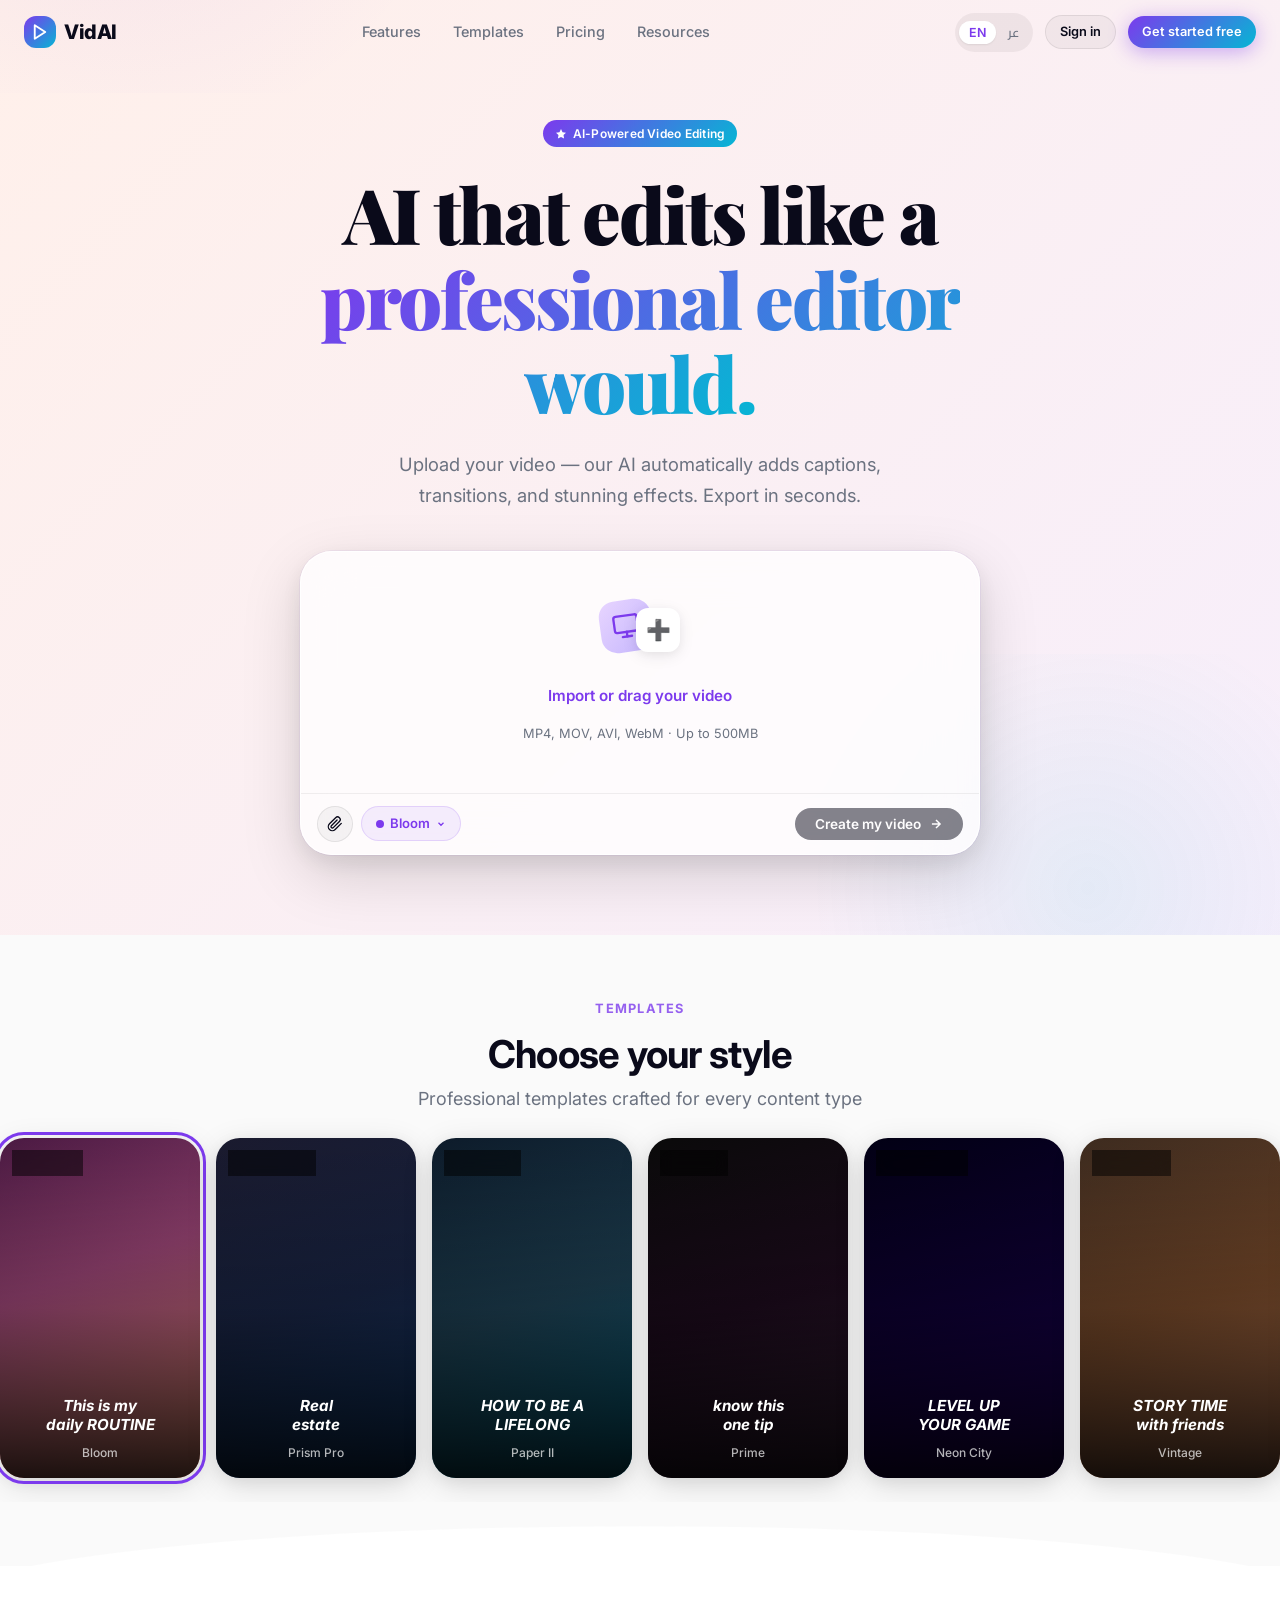
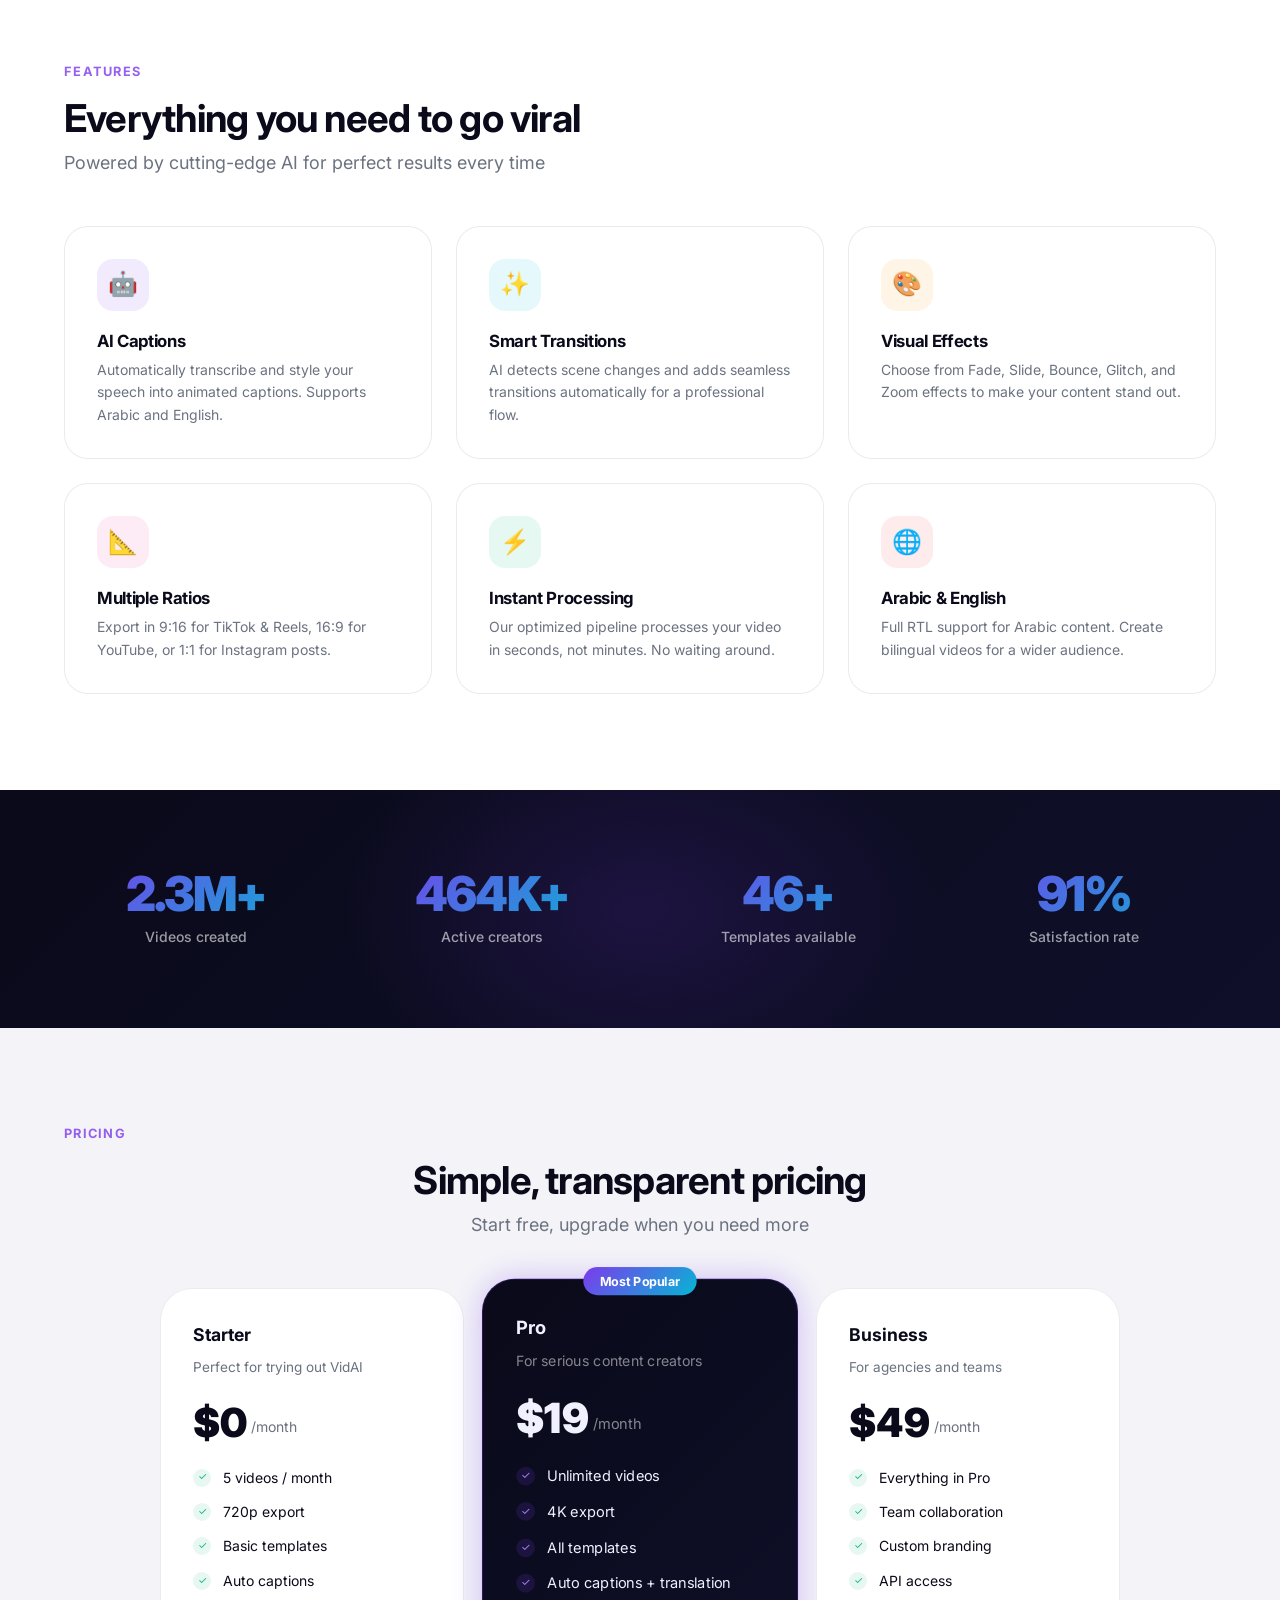
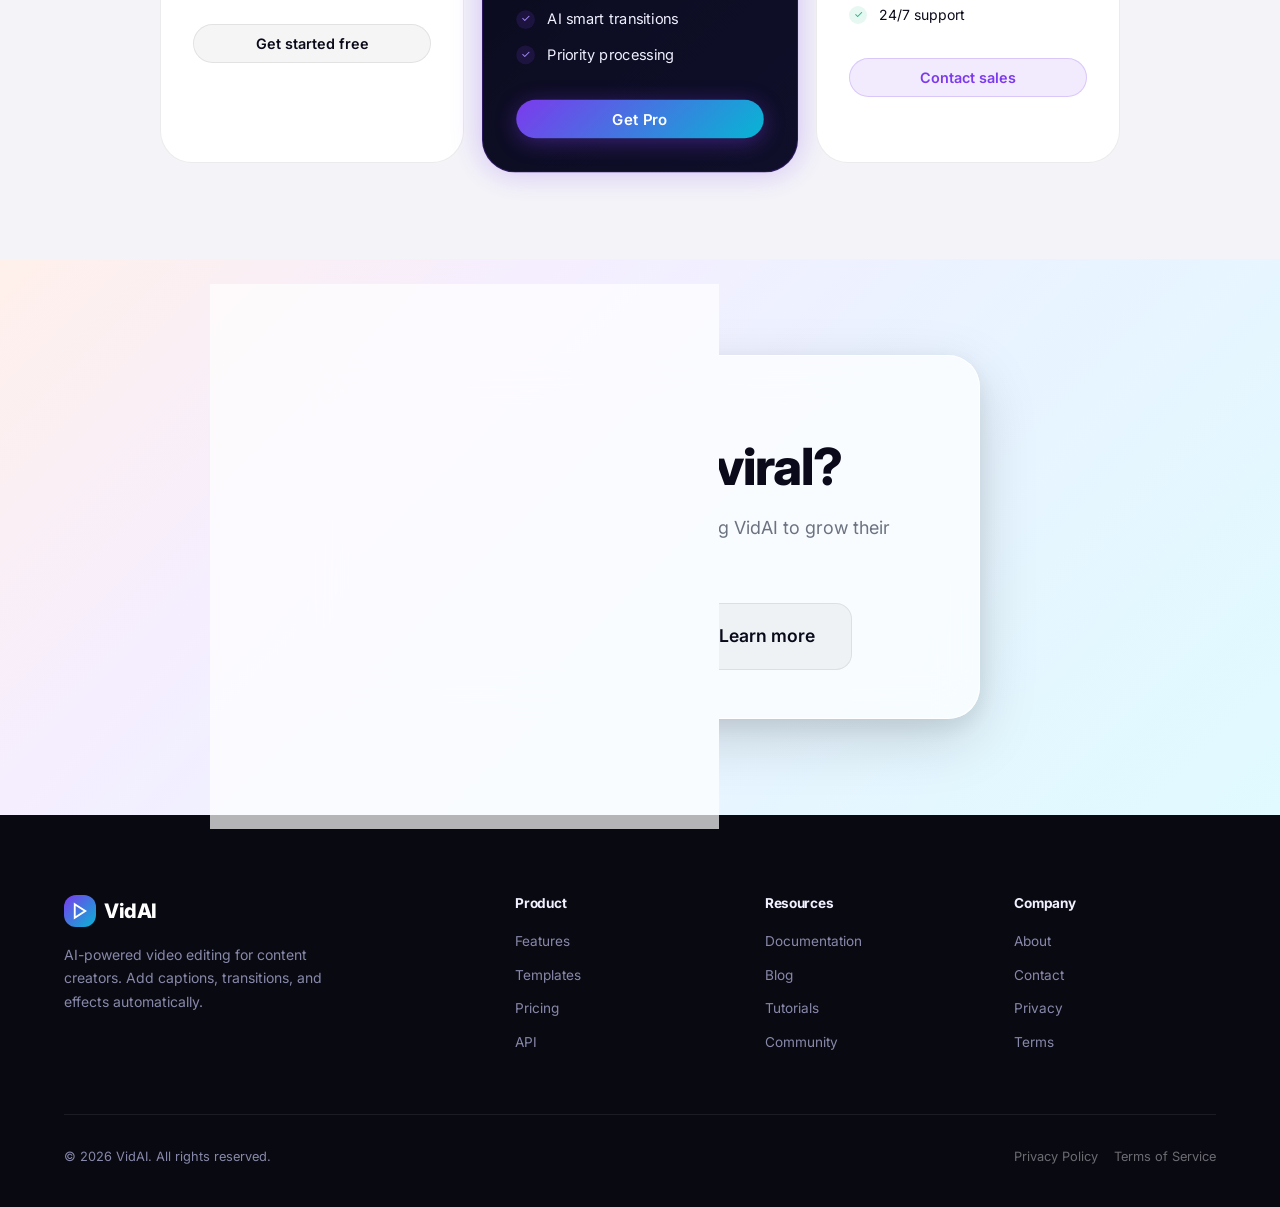
==== index.html @ 7db8e3b4 "Add files via upload" ====
<!DOCTYPE html>
<html lang="en" dir="ltr">
<head>
  <meta charset="UTF-8" />
  <meta name="viewport" content="width=device-width, initial-scale=1.0" />
  <title>VidAI — AI that edits like a professional editor would</title>
  <meta name="description" content="Upload your video, let AI add captions, transitions, and effects automatically. Export like a pro in seconds." />
  <meta property="og:title" content="VidAI — AI Video Editor" />
  <meta property="og:description" content="AI-powered video editing with automatic captions, transitions and effects." />
  <link rel="stylesheet" href="css/main.css" />
  <link rel="stylesheet" href="css/landing.css" />
</head>
<body>

<!-- ==================== NAVBAR ==================== -->
<nav class="navbar" id="navbar" role="navigation" aria-label="Main navigation">
  <div class="navbar-logo">
    <div class="logo-icon">
      <svg width="18" height="18" viewBox="0 0 24 24" fill="none" stroke="currentColor" stroke-width="2.5" stroke-linecap="round" stroke-linejoin="round">
        <polygon points="5 3 19 12 5 21 5 3"/>
      </svg>
    </div>
    <span>VidAI</span>
  </div>

  <nav class="navbar-nav" aria-label="Site navigation">
    <a href="#features" class="nav-link" data-en="Features" data-ar="المميزات">Features</a>
    <a href="#templates" class="nav-link" data-en="Templates" data-ar="القوالب">Templates</a>
    <a href="#pricing" class="nav-link" data-en="Pricing" data-ar="الأسعار">Pricing</a>
    <a href="#" class="nav-link" data-en="Resources" data-ar="الموارد">Resources</a>
  </nav>

  <div class="navbar-actions">
    <!-- Language Toggle -->
    <div class="lang-toggle" role="group" aria-label="Language selection">
      <button class="lang-btn active" id="lang-en" onclick="setLang('en')" aria-pressed="true">EN</button>
      <button class="lang-btn" id="lang-ar" onclick="setLang('ar')" aria-pressed="false">عر</button>
    </div>
    <a href="#" class="btn btn-ghost btn-sm" data-en="Sign in" data-ar="تسجيل الدخول">Sign in</a>
    <a href="#upload" class="btn btn-primary btn-sm" data-en="Get started free" data-ar="ابدأ مجاناً">Get started free</a>
  </div>
</nav>

<!-- ==================== HERO SECTION ==================== -->
<section class="hero-section" id="home" aria-labelledby="hero-title">

  <div class="hero-badge animate-fade-up">
    <span class="badge badge-new">
      <svg width="12" height="12" viewBox="0 0 24 24" fill="currentColor"><path d="M12 2L15.09 8.26L22 9.27L17 14.14L18.18 21.02L12 17.77L5.82 21.02L7 14.14L2 9.27L8.91 8.26L12 2Z"/></svg>
      <span data-en="AI-Powered Video Editing" data-ar="تحرير فيديو بالذكاء الاصطناعي">AI-Powered Video Editing</span>
    </span>
  </div>

  <h1 class="hero-title" id="hero-title">
    <span data-en="AI that edits like a" data-ar="ذكاء اصطناعي يحرر مثل">AI that edits like a</span>
    <br/>
    <span class="text-gradient" data-en="professional editor would." data-ar="محرر محترف حقيقي.">professional editor would.</span>
  </h1>

  <p class="hero-subtitle">
    <span data-en="Upload your video — our AI automatically adds captions, transitions, and stunning effects. Export in seconds." data-ar="ارفع فيديوك — يضيف الذكاء الاصطناعي تلقائياً الكابشن والانتقالات والتأثيرات المذهلة. صدّر في ثوانٍ.">
      Upload your video — our AI automatically adds captions, transitions, and stunning effects. Export in seconds.
    </span>
  </p>

  <!-- Upload Widget -->
  <div class="upload-widget" id="upload">
    <div class="upload-drop-area" id="drop-area" role="button" tabindex="0" aria-label="Upload video" onclick="document.getElementById('file-input').click()" ondrop="handleDrop(event)" ondragover="handleDragOver(event)" ondragleave="handleDragLeave(event)" onkeydown="if(event.key==='Enter')document.getElementById('file-input').click()">
      <input type="file" id="file-input" accept="video/*" hidden onchange="handleFileSelect(event)" aria-label="Video file input" />

      <div class="upload-icon-stack">
        <div class="icon-back">
          <svg width="28" height="28" viewBox="0 0 24 24" fill="none" stroke="currentColor" stroke-width="2" stroke-linecap="round" stroke-linejoin="round">
            <rect x="2" y="3" width="20" height="14" rx="2"/><line x1="8" y1="21" x2="16" y2="21"/><line x1="12" y1="17" x2="12" y2="21"/>
          </svg>
        </div>
        <div class="icon-front">➕</div>
      </div>

      <p class="upload-title" data-en="Import or drag your video" data-ar="استورد أو اسحب فيديوك">Import or drag your video</p>
      <p class="upload-hint" data-en="MP4, MOV, AVI, WebM · Up to 500MB" data-ar="MP4، MOV، AVI، WebM · حتى 500 ميجابايت">MP4, MOV, AVI, WebM · Up to 500MB</p>
    </div>

    <!-- File Preview (hidden by default) -->
    <div class="file-preview-strip" id="file-preview" style="display:none;">
      <div class="file-thumb">
        <video id="preview-thumb" muted></video>
      </div>
      <div class="file-info">
        <div class="file-name" id="file-name-display"></div>
        <div class="file-meta" id="file-meta-display"></div>
      </div>
      <button class="file-remove" onclick="removeFile()" aria-label="Remove file">✕</button>
    </div>

    <div class="upload-bar">
      <div class="upload-bar-left">
        <button class="btn btn-ghost btn-sm" style="width:36px;height:36px;padding:0;border-radius:50%;" aria-label="Attachment">
          <svg width="16" height="16" viewBox="0 0 24 24" fill="none" stroke="currentColor" stroke-width="2" stroke-linecap="round" stroke-linejoin="round">
            <path d="M21.44 11.05l-9.19 9.19a6 6 0 0 1-8.49-8.49l9.19-9.19a4 4 0 0 1 5.66 5.66l-9.2 9.19a2 2 0 0 1-2.83-2.83l8.49-8.48"/>
          </svg>
        </button>

        <div class="template-chip" id="template-chip" onclick="showTemplateMenu()">
          <div class="chip-dot"></div>
          <span id="template-chip-name" data-en="Bloom" data-ar="بلوم">Bloom</span>
          <svg width="10" height="10" viewBox="0 0 24 24" fill="none" stroke="currentColor" stroke-width="3"><path d="M6 9l6 6 6-6"/></svg>
        </div>
      </div>

      <button class="create-btn" id="create-btn" onclick="startProcessing()" disabled aria-label="Create video">
        <span data-en="Create my video" data-ar="أنشئ فيديوي">Create my video</span>
        <svg width="14" height="14" viewBox="0 0 24 24" fill="none" stroke="currentColor" stroke-width="2.5"><path d="M5 12h14M12 5l7 7-7 7"/></svg>
      </button>
    </div>
  </div>

  <!-- Template Menu Dropdown -->
  <div class="card-glass" id="template-menu" style="display:none;position:absolute;top:calc(50% + 80px);z-index:100;padding:12px;max-width:300px;width:90%;">
    <p class="panel-section-title" style="padding:0 4px 8px;color:var(--clr-text-muted);" data-en="Choose a style" data-ar="اختر نمطاً">Choose a style</p>
    <div style="display:flex;flex-direction:column;gap:6px;" id="template-menu-list"></div>
  </div>

</section>

<!-- ==================== TEMPLATES GALLERY ==================== -->
<section class="templates-section" id="templates" aria-labelledby="templates-heading">
  <div class="container">
    <p class="section-label" data-en="TEMPLATES" data-ar="القوالب">TEMPLATES</p>
    <h2 class="heading-xl" id="templates-heading">
      <span data-en="Choose your style" data-ar="اختر نمطك">Choose your style</span>
    </h2>
    <p class="text-muted text-lg" style="margin-top:8px;" data-en="Professional templates crafted for every content type" data-ar="قوالب احترافية لكل نوع من المحتوى">
      Professional templates crafted for every content type
    </p>
  </div>

  <div class="templates-grid" id="templates-grid" role="list">
    <!-- Templates injected by JS -->
  </div>
</section>

<!-- ==================== FEATURES SECTION ==================== -->
<section class="features-section" id="features" aria-labelledby="features-heading">
  <div class="container">
    <p class="section-label" data-en="FEATURES" data-ar="المميزات">FEATURES</p>
    <h2 class="heading-xl" id="features-heading" data-en="Everything you need to go viral" data-ar="كل ما تحتاجه للانتشار">Everything you need to go viral</h2>
    <p class="text-muted text-lg" style="margin-top:8px;" data-en="Powered by cutting-edge AI for perfect results every time" data-ar="مدعوم بذكاء اصطناعي متطور لنتائج مثالية في كل مرة">Powered by cutting-edge AI for perfect results every time</p>

    <div class="features-grid">
      <article class="feature-card animate-fade-up">
        <div class="feature-icon">🤖</div>
        <h3 data-en="AI Captions" data-ar="كابشن تلقائي">AI Captions</h3>
        <p data-en="Automatically transcribe and style your speech into animated captions. Supports Arabic and English." data-ar="تحويل كلامك تلقائياً إلى كابشن متحركة وأنيقة. يدعم العربية والإنجليزية.">Automatically transcribe and style your speech into animated captions. Supports Arabic and English.</p>
      </article>

      <article class="feature-card animate-fade-up delay-100">
        <div class="feature-icon">✨</div>
        <h3 data-en="Smart Transitions" data-ar="انتقالات ذكية">Smart Transitions</h3>
        <p data-en="AI detects scene changes and adds seamless transitions automatically for a professional flow." data-ar="يكشف الذكاء الاصطناعي تغيرات المشاهد ويضيف انتقالات سلسة تلقائياً.">AI detects scene changes and adds seamless transitions automatically for a professional flow.</p>
      </article>

      <article class="feature-card animate-fade-up delay-200">
        <div class="feature-icon">🎨</div>
        <h3 data-en="Visual Effects" data-ar="مؤثرات بصرية">Visual Effects</h3>
        <p data-en="Choose from Fade, Slide, Bounce, Glitch, and Zoom effects to make your content stand out." data-ar="اختر من تأثيرات Fade وSlide وBounce وGlitch وZoom لتميز محتواك.">Choose from Fade, Slide, Bounce, Glitch, and Zoom effects to make your content stand out.</p>
      </article>

      <article class="feature-card animate-fade-up delay-300">
        <div class="feature-icon">📐</div>
        <h3 data-en="Multiple Ratios" data-ar="نسب متعددة">Multiple Ratios</h3>
        <p data-en="Export in 9:16 for TikTok & Reels, 16:9 for YouTube, or 1:1 for Instagram posts." data-ar="صدّر بنسبة 9:16 لتيك توك وريلز، أو 16:9 ليوتيوب، أو 1:1 لمنشورات إنستغرام.">Export in 9:16 for TikTok & Reels, 16:9 for YouTube, or 1:1 for Instagram posts.</p>
      </article>

      <article class="feature-card animate-fade-up delay-400">
        <div class="feature-icon">⚡</div>
        <h3 data-en="Instant Processing" data-ar="معالجة فورية">Instant Processing</h3>
        <p data-en="Our optimized pipeline processes your video in seconds, not minutes. No waiting around." data-ar="خط معالجتنا المحسّن يعالج فيديوك في ثوانٍ، لا دقائق.">Our optimized pipeline processes your video in seconds, not minutes. No waiting around.</p>
      </article>

      <article class="feature-card animate-fade-up delay-500">
        <div class="feature-icon">🌐</div>
        <h3 data-en="Arabic & English" data-ar="عربي وإنجليزي">Arabic & English</h3>
        <p data-en="Full RTL support for Arabic content. Create bilingual videos for a wider audience." data-ar="دعم كامل للكتابة من اليمين لليسار. أنشئ فيديوهات ثنائية اللغة لجمهور أوسع.">Full RTL support for Arabic content. Create bilingual videos for a wider audience.</p>
      </article>
    </div>
  </div>
</section>

<!-- ==================== STATS SECTION ==================== -->
<section class="stats-section" aria-labelledby="stats-heading">
  <div class="container">
    <h2 class="sr-only" id="stats-heading">Platform Statistics</h2>
    <div class="stats-grid">
      <div class="stat-item">
        <div class="stat-number" id="stat-1">0M+</div>
        <div class="stat-label" data-en="Videos created" data-ar="فيديو تم إنشاؤه">Videos created</div>
      </div>
      <div class="stat-item">
        <div class="stat-number" id="stat-2">0K+</div>
        <div class="stat-label" data-en="Active creators" data-ar="منشئ محتوى نشط">Active creators</div>
      </div>
      <div class="stat-item">
        <div class="stat-number" id="stat-3">0+</div>
        <div class="stat-label" data-en="Templates available" data-ar="قالب متاح">Templates available</div>
      </div>
      <div class="stat-item">
        <div class="stat-number" id="stat-4">0%</div>
        <div class="stat-label" data-en="Satisfaction rate" data-ar="معدل الرضا">Satisfaction rate</div>
      </div>
    </div>
  </div>
</section>

<!-- ==================== PRICING SECTION ==================== -->
<section class="pricing-section" id="pricing" aria-labelledby="pricing-heading">
  <div class="container">
    <p class="section-label" data-en="PRICING" data-ar="الأسعار">PRICING</p>
    <h2 class="heading-xl" id="pricing-heading" style="text-align:center;" data-en="Simple, transparent pricing" data-ar="أسعار بسيطة وشفافة">Simple, transparent pricing</h2>
    <p class="text-muted text-lg" style="text-align:center;margin-top:8px;" data-en="Start free, upgrade when you need more" data-ar="ابدأ مجاناً، وترقّ عندما تحتاج المزيد">Start free, upgrade when you need more</p>

    <div class="pricing-grid">
      <!-- Free Plan -->
      <div class="pricing-card">
        <div class="plan-name" data-en="Starter" data-ar="مبتدئ">Starter</div>
        <p class="plan-desc" data-en="Perfect for trying out VidAI" data-ar="مثالي لتجربة VidAI">Perfect for trying out VidAI</p>
        <div class="price">
          <span class="price-amount">$0</span>
          <span class="price-period" data-en="/month" data-ar="/شهر">/month</span>
        </div>
        <ul class="feature-list">
          <li class="feature-item"><span class="check">✓</span><span data-en="5 videos / month" data-ar="5 فيديوهات / شهر">5 videos / month</span></li>
          <li class="feature-item"><span class="check">✓</span><span data-en="720p export" data-ar="تصدير 720p">720p export</span></li>
          <li class="feature-item"><span class="check">✓</span><span data-en="Basic templates" data-ar="قوالب أساسية">Basic templates</span></li>
          <li class="feature-item"><span class="check">✓</span><span data-en="Auto captions" data-ar="كابشن تلقائي">Auto captions</span></li>
        </ul>
        <button class="btn btn-ghost w-full" data-en="Get started free" data-ar="ابدأ مجاناً" onclick="document.getElementById('upload').scrollIntoView({behavior:'smooth'})">Get started free</button>
      </div>

      <!-- Pro Plan (featured) -->
      <div class="pricing-card featured">
        <div class="featured-badge" data-en="Most Popular" data-ar="الأكثر شعبية">Most Popular</div>
        <div class="plan-name" data-en="Pro" data-ar="محترف">Pro</div>
        <p class="plan-desc" style="color:rgba(255,255,255,0.5);" data-en="For serious content creators" data-ar="للمنشئين الجادين">For serious content creators</p>
        <div class="price">
          <span class="price-amount">$19</span>
          <span class="price-period" style="color:rgba(255,255,255,0.5);" data-en="/month" data-ar="/شهر">/month</span>
        </div>
        <ul class="feature-list">
          <li class="feature-item"><span class="check">✓</span><span data-en="Unlimited videos" data-ar="فيديوهات غير محدودة">Unlimited videos</span></li>
          <li class="feature-item"><span class="check">✓</span><span data-en="4K export" data-ar="تصدير 4K">4K export</span></li>
          <li class="feature-item"><span class="check">✓</span><span data-en="All templates" data-ar="جميع القوالب">All templates</span></li>
          <li class="feature-item"><span class="check">✓</span><span data-en="Auto captions + translation" data-ar="كابشن تلقائي + ترجمة">Auto captions + translation</span></li>
          <li class="feature-item"><span class="check">✓</span><span data-en="AI smart transitions" data-ar="انتقالات ذكية بالذكاء الاصطناعي">AI smart transitions</span></li>
          <li class="feature-item"><span class="check">✓</span><span data-en="Priority processing" data-ar="معالجة ذات أولوية">Priority processing</span></li>
        </ul>
        <button class="btn btn-primary w-full" data-en="Get Pro" data-ar="احصل على Pro" onclick="document.getElementById('upload').scrollIntoView({behavior:'smooth'})">Get Pro</button>
      </div>

      <!-- Business Plan -->
      <div class="pricing-card">
        <div class="plan-name" data-en="Business" data-ar="أعمال">Business</div>
        <p class="plan-desc" data-en="For agencies and teams" data-ar="للوكالات والفرق">For agencies and teams</p>
        <div class="price">
          <span class="price-amount">$49</span>
          <span class="price-period" data-en="/month" data-ar="/شهر">/month</span>
        </div>
        <ul class="feature-list">
          <li class="feature-item"><span class="check">✓</span><span data-en="Everything in Pro" data-ar="كل شيء في Pro">Everything in Pro</span></li>
          <li class="feature-item"><span class="check">✓</span><span data-en="Team collaboration" data-ar="تعاون الفريق">Team collaboration</span></li>
          <li class="feature-item"><span class="check">✓</span><span data-en="Custom branding" data-ar="علامة تجارية مخصصة">Custom branding</span></li>
          <li class="feature-item"><span class="check">✓</span><span data-en="API access" data-ar="وصول API">API access</span></li>
          <li class="feature-item"><span class="check">✓</span><span data-en="24/7 support" data-ar="دعم 24/7">24/7 support</span></li>
        </ul>
        <button class="btn btn-secondary w-full" data-en="Contact sales" data-ar="تواصل مع المبيعات">Contact sales</button>
      </div>
    </div>
  </div>
</section>

<!-- ==================== CTA SECTION ==================== -->
<section class="cta-section" aria-labelledby="cta-heading">
  <div class="container">
    <div class="cta-box">
      <p class="section-label" data-en="GET STARTED" data-ar="ابدأ الآن">GET STARTED</p>
      <h2 class="display-lg" id="cta-heading" style="margin-bottom:16px;">
        <span data-en="Ready to go viral?" data-ar="جاهز للانتشار؟">Ready to go viral?</span>
      </h2>
      <p class="text-muted text-lg" style="margin-bottom:32px;" data-en="Join thousands of creators already using VidAI to grow their audience." data-ar="انضم لآلاف المنشئين الذين يستخدمون VidAI بالفعل لتنمية جمهورهم.">
        Join thousands of creators already using VidAI to grow their audience.
      </p>
      <div class="flex justify-center gap-3" style="flex-wrap:wrap;">
        <button class="btn btn-primary btn-xl" onclick="document.getElementById('upload').scrollIntoView({behavior:'smooth'})" data-en="Start editing for free" data-ar="ابدأ التحرير مجاناً">Start editing for free</button>
        <a href="#features" class="btn btn-ghost btn-xl" data-en="Learn more" data-ar="اعرف المزيد">Learn more</a>
      </div>
    </div>
  </div>
</section>

<!-- ==================== FOOTER ==================== -->
<footer class="site-footer" aria-label="Site footer">
  <div class="container">
    <div class="footer-grid">
      <div class="footer-brand">
        <div class="navbar-logo" style="margin-bottom:16px;">
          <div class="logo-icon">
            <svg width="18" height="18" viewBox="0 0 24 24" fill="none" stroke="currentColor" stroke-width="2.5"><polygon points="5 3 19 12 5 21 5 3"/></svg>
          </div>
          <span style="color:white;">VidAI</span>
        </div>
        <p data-en="AI-powered video editing for content creators. Add captions, transitions, and effects automatically." data-ar="تحرير فيديو بالذكاء الاصطناعي لمنشئي المحتوى. أضف الكابشن والانتقالات والتأثيرات تلقائياً.">AI-powered video editing for content creators. Add captions, transitions, and effects automatically.</p>
      </div>
      <div class="footer-col">
        <h4 data-en="Product" data-ar="المنتج">Product</h4>
        <a href="#features" data-en="Features" data-ar="المميزات">Features</a>
        <a href="#templates" data-en="Templates" data-ar="القوالب">Templates</a>
        <a href="#pricing" data-en="Pricing" data-ar="الأسعار">Pricing</a>
        <a href="#" data-en="API" data-ar="API">API</a>
      </div>
      <div class="footer-col">
        <h4 data-en="Resources" data-ar="الموارد">Resources</h4>
        <a href="#" data-en="Documentation" data-ar="التوثيق">Documentation</a>
        <a href="#" data-en="Blog" data-ar="المدونة">Blog</a>
        <a href="#" data-en="Tutorials" data-ar="الدروس">Tutorials</a>
        <a href="#" data-en="Community" data-ar="المجتمع">Community</a>
      </div>
      <div class="footer-col">
        <h4 data-en="Company" data-ar="الشركة">Company</h4>
        <a href="#" data-en="About" data-ar="حول">About</a>
        <a href="#" data-en="Contact" data-ar="اتصل بنا">Contact</a>
        <a href="#" data-en="Privacy" data-ar="الخصوصية">Privacy</a>
        <a href="#" data-en="Terms" data-ar="الشروط">Terms</a>
      </div>
    </div>
    <div class="footer-bottom">
      <p>© 2026 VidAI. <span data-en="All rights reserved." data-ar="جميع الحقوق محفوظة.">All rights reserved.</span></p>
      <div class="flex gap-4" style="align-items:center;">
        <a href="#" style="color:rgba(255,255,255,0.4);font-size:0.8rem;" data-en="Privacy Policy" data-ar="سياسة الخصوصية">Privacy Policy</a>
        <a href="#" style="color:rgba(255,255,255,0.4);font-size:0.8rem;" data-en="Terms of Service" data-ar="شروط الخدمة">Terms of Service</a>
      </div>
    </div>
  </div>
</footer>

<!-- ==================== SCRIPTS ==================== -->
<script src="js/templates.js"></script>
<script src="js/app.js"></script>
<script src="js/upload.js"></script>

</body>
</html>
---- css/main.css ----
/* ===================================================
   AI VIDEO EDITOR — MAIN DESIGN SYSTEM
   =================================================== */

@import url('https://fonts.googleapis.com/css2?family=Inter:wght@300;400;500;600;700;800;900&family=Playfair+Display:wght@700;900&family=Cairo:wght@300;400;500;600;700;800;900&display=swap');

/* ==================== CSS VARIABLES ==================== */
:root {
  /* Brand Colors */
  --clr-primary: #7C3AED;
  --clr-primary-light: #A78BFA;
  --clr-primary-dark: #5B21B6;
  --clr-secondary: #06B6D4;
  --clr-accent: #F59E0B;
  --clr-accent-pink: #EC4899;
  --clr-success: #10B981;
  --clr-danger: #EF4444;
  --clr-warning: #F59E0B;

  /* Gradient Palette (captions.ai inspired) */
  --grad-hero: linear-gradient(135deg, #FFF0EA 0%, #F5EEFF 30%, #E8F4FF 60%, #E0FAFF 100%);
  --grad-primary: linear-gradient(135deg, #7C3AED 0%, #06B6D4 100%);
  --grad-warm: linear-gradient(135deg, #F97316 0%, #EC4899 50%, #7C3AED 100%);
  --grad-dark: linear-gradient(135deg, #0A0A1A 0%, #0F0F2A 100%);
  --grad-card: linear-gradient(145deg, rgba(255,255,255,0.12) 0%, rgba(255,255,255,0.04) 100%);

  /* Neutrals */
  --clr-bg: #FAFAFA;
  --clr-surface: #FFFFFF;
  --clr-surface-2: #F4F4F8;
  --clr-border: rgba(0,0,0,0.08);
  --clr-border-strong: rgba(0,0,0,0.15);
  --clr-text: #0A0A1A;
  --clr-text-muted: #6B7280;
  --clr-text-light: #9CA3AF;

  /* Dark Mode Colors */
  --dark-bg: #090912;
  --dark-surface: #12121E;
  --dark-surface-2: #1A1A2E;
  --dark-surface-3: #22223A;
  --dark-border: rgba(255,255,255,0.08);
  --dark-text: #F0F0FF;
  --dark-text-muted: #8888AA;

  /* Spacing */
  --sp-1: 4px; --sp-2: 8px; --sp-3: 12px; --sp-4: 16px;
  --sp-5: 20px; --sp-6: 24px; --sp-8: 32px; --sp-10: 40px;
  --sp-12: 48px; --sp-16: 64px; --sp-20: 80px; --sp-24: 96px;

  /* Border Radius */
  --r-sm: 6px; --r-md: 12px; --r-lg: 16px; --r-xl: 24px;
  --r-2xl: 32px; --r-full: 9999px;

  /* Shadows */
  --shadow-sm: 0 1px 3px rgba(0,0,0,0.06), 0 1px 2px rgba(0,0,0,0.04);
  --shadow-md: 0 4px 16px rgba(0,0,0,0.08), 0 2px 8px rgba(0,0,0,0.04);
  --shadow-lg: 0 8px 32px rgba(0,0,0,0.12), 0 4px 16px rgba(0,0,0,0.06);
  --shadow-xl: 0 20px 60px rgba(0,0,0,0.15), 0 8px 24px rgba(0,0,0,0.08);
  --shadow-glow: 0 0 30px rgba(124,58,237,0.3);
  --shadow-glow-cyan: 0 0 30px rgba(6,182,212,0.3);

  /* Typography */
  --font-body: 'Inter', 'Cairo', sans-serif;
  --font-display: 'Playfair Display', 'Cairo', serif;
  --font-arabic: 'Cairo', sans-serif;

  /* Transitions */
  --ease-smooth: cubic-bezier(0.4, 0, 0.2, 1);
  --ease-spring: cubic-bezier(0.34, 1.56, 0.64, 1);
  --ease-bounce: cubic-bezier(0.68, -0.55, 0.265, 1.55);
  --dur-fast: 150ms;
  --dur-normal: 250ms;
  --dur-slow: 400ms;
}

/* ==================== RESET & BASE ==================== */
*, *::before, *::after { box-sizing: border-box; margin: 0; padding: 0; }

html {
  scroll-behavior: smooth;
  font-size: 16px;
}

body {
  font-family: var(--font-body);
  background: var(--clr-bg);
  color: var(--clr-text);
  line-height: 1.6;
  -webkit-font-smoothing: antialiased;
  overflow-x: hidden;
}

/* Arabic RTL Support */
[lang="ar"] body, body.rtl {
  font-family: var(--font-arabic);
  direction: rtl;
  text-align: right;
}

img, video { max-width: 100%; display: block; }
button { cursor: pointer; border: none; background: none; font-family: inherit; }
a { text-decoration: none; color: inherit; }
ul, ol { list-style: none; }

/* ==================== TYPOGRAPHY ==================== */
h1, h2, h3, h4, h5, h6 {
  line-height: 1.2;
  font-weight: 700;
  letter-spacing: -0.02em;
}

.display-xl {
  font-size: clamp(2.5rem, 6vw, 4.5rem);
  font-family: var(--font-display);
  font-weight: 900;
  letter-spacing: -0.03em;
}

.display-lg {
  font-size: clamp(2rem, 4vw, 3.5rem);
  font-weight: 800;
  letter-spacing: -0.025em;
}

.heading-xl { font-size: clamp(1.5rem, 3vw, 2.5rem); font-weight: 700; }
.heading-lg { font-size: clamp(1.25rem, 2.5vw, 2rem); font-weight: 700; }
.heading-md { font-size: 1.25rem; font-weight: 600; }
.heading-sm { font-size: 1rem; font-weight: 600; }

.text-lg { font-size: 1.125rem; }
.text-md { font-size: 1rem; }
.text-sm { font-size: 0.875rem; }
.text-xs { font-size: 0.75rem; }

.text-muted { color: var(--clr-text-muted); }
.text-gradient {
  background: var(--grad-primary);
  -webkit-background-clip: text;
  -webkit-text-fill-color: transparent;
  background-clip: text;
}
.text-gradient-warm {
  background: var(--grad-warm);
  -webkit-background-clip: text;
  -webkit-text-fill-color: transparent;
  background-clip: text;
}

/* ==================== LAYOUT ==================== */
.container {
  max-width: 1200px;
  margin: 0 auto;
  padding: 0 var(--sp-6);
}

.container-wide {
  max-width: 1400px;
  margin: 0 auto;
  padding: 0 var(--sp-6);
}

.flex { display: flex; }
.flex-col { display: flex; flex-direction: column; }
.items-center { align-items: center; }
.items-start { align-items: flex-start; }
.justify-center { justify-content: center; }
.justify-between { justify-content: space-between; }
.gap-1 { gap: var(--sp-1); }
.gap-2 { gap: var(--sp-2); }
.gap-3 { gap: var(--sp-3); }
.gap-4 { gap: var(--sp-4); }
.gap-6 { gap: var(--sp-6); }
.gap-8 { gap: var(--sp-8); }

.grid { display: grid; }
.grid-2 { grid-template-columns: repeat(2, 1fr); }
.grid-3 { grid-template-columns: repeat(3, 1fr); }
.grid-4 { grid-template-columns: repeat(4, 1fr); }

/* ==================== BUTTONS ==================== */
.btn {
  display: inline-flex;
  align-items: center;
  justify-content: center;
  gap: var(--sp-2);
  padding: 10px 20px;
  border-radius: var(--r-full);
  font-size: 0.9rem;
  font-weight: 600;
  transition: all var(--dur-normal) var(--ease-smooth);
  position: relative;
  overflow: hidden;
  white-space: nowrap;
}

.btn::after {
  content: '';
  position: absolute;
  inset: 0;
  background: rgba(255,255,255,0);
  transition: background var(--dur-fast);
}

.btn:hover::after { background: rgba(255,255,255,0.1); }
.btn:active { transform: scale(0.97); }

.btn-primary {
  background: var(--grad-primary);
  color: white;
  box-shadow: 0 4px 20px rgba(124,58,237,0.4);
}

.btn-primary:hover {
  box-shadow: 0 6px 28px rgba(124,58,237,0.55);
  transform: translateY(-1px);
}

.btn-secondary {
  background: rgba(124,58,237,0.1);
  color: var(--clr-primary);
  border: 1.5px solid rgba(124,58,237,0.2);
}

.btn-secondary:hover {
  background: rgba(124,58,237,0.15);
  border-color: rgba(124,58,237,0.35);
}

.btn-ghost {
  background: rgba(0,0,0,0.04);
  color: var(--clr-text);
  border: 1.5px solid var(--clr-border);
}

.btn-ghost:hover {
  background: rgba(0,0,0,0.08);
  border-color: var(--clr-border-strong);
}

.btn-dark {
  background: var(--dark-surface-2);
  color: var(--dark-text);
  border: 1px solid var(--dark-border);
}

.btn-sm { padding: 6px 14px; font-size: 0.8rem; }
.btn-lg { padding: 14px 28px; font-size: 1rem; }
.btn-xl { padding: 18px 36px; font-size: 1.1rem; border-radius: var(--r-lg); }

/* ==================== CARDS ==================== */
.card {
  background: var(--clr-surface);
  border-radius: var(--r-xl);
  border: 1px solid var(--clr-border);
  box-shadow: var(--shadow-sm);
  overflow: hidden;
}

.card-glass {
  background: rgba(255,255,255,0.6);
  backdrop-filter: blur(20px);
  -webkit-backdrop-filter: blur(20px);
  border: 1px solid rgba(255,255,255,0.5);
  border-radius: var(--r-xl);
  box-shadow: var(--shadow-md);
}

.card-dark {
  background: var(--dark-surface);
  border: 1px solid var(--dark-border);
  border-radius: var(--r-xl);
}

/* ==================== BADGE ==================== */
.badge {
  display: inline-flex;
  align-items: center;
  gap: 6px;
  padding: 4px 12px;
  border-radius: var(--r-full);
  font-size: 0.75rem;
  font-weight: 600;
  letter-spacing: 0.02em;
}

.badge-primary { background: rgba(124,58,237,0.1); color: var(--clr-primary); }
.badge-success { background: rgba(16,185,129,0.1); color: var(--clr-success); }
.badge-new { background: var(--grad-primary); color: white; }

/* ==================== NAVBAR ==================== */
.navbar {
  position: fixed;
  top: 0;
  left: 0;
  right: 0;
  z-index: 1000;
  padding: 0 var(--sp-6);
  height: 64px;
  display: flex;
  align-items: center;
  justify-content: space-between;
  transition: all var(--dur-normal) var(--ease-smooth);
}

.navbar.scrolled {
  background: rgba(255,255,255,0.85);
  backdrop-filter: blur(20px);
  border-bottom: 1px solid rgba(0,0,0,0.06);
  box-shadow: 0 2px 20px rgba(0,0,0,0.06);
}

.navbar-dark {
  background: rgba(9,9,18,0.8);
  backdrop-filter: blur(20px);
  border-bottom: 1px solid rgba(255,255,255,0.06);
}

.navbar-logo {
  display: flex;
  align-items: center;
  gap: var(--sp-2);
  font-size: 1.25rem;
  font-weight: 800;
  letter-spacing: -0.02em;
}

.navbar-logo .logo-icon {
  width: 32px;
  height: 32px;
  background: var(--grad-primary);
  border-radius: var(--r-md);
  display: flex;
  align-items: center;
  justify-content: center;
  color: white;
  font-size: 1rem;
}

.navbar-nav {
  display: flex;
  align-items: center;
  gap: var(--sp-1);
}

.nav-link {
  padding: 8px 14px;
  border-radius: var(--r-full);
  font-size: 0.9rem;
  font-weight: 500;
  color: var(--clr-text-muted);
  transition: all var(--dur-fast);
}

.nav-link:hover {
  color: var(--clr-text);
  background: rgba(0,0,0,0.04);
}

.navbar-actions {
  display: flex;
  align-items: center;
  gap: var(--sp-3);
}

.lang-toggle {
  display: flex;
  align-items: center;
  background: rgba(0,0,0,0.05);
  border-radius: var(--r-full);
  padding: 4px;
  gap: 2px;
}

.lang-btn {
  padding: 4px 10px;
  border-radius: var(--r-full);
  font-size: 0.78rem;
  font-weight: 600;
  color: var(--clr-text-muted);
  transition: all var(--dur-fast);
}

.lang-btn.active {
  background: white;
  color: var(--clr-primary);
  box-shadow: var(--shadow-sm);
}

/* ==================== SPINNER ==================== */
.spinner {
  width: 24px; height: 24px;
  border: 2.5px solid rgba(124,58,237,0.2);
  border-top-color: var(--clr-primary);
  border-radius: 50%;
  animation: spin 0.7s linear infinite;
}

@keyframes spin { to { transform: rotate(360deg); } }

/* ==================== PROGRESS BAR ==================== */
.progress-bar {
  width: 100%;
  height: 4px;
  background: rgba(0,0,0,0.08);
  border-radius: var(--r-full);
  overflow: hidden;
}

.progress-fill {
  height: 100%;
  background: var(--grad-primary);
  border-radius: var(--r-full);
  transition: width 0.4s var(--ease-smooth);
}

/* ==================== TOOLTIP ==================== */
[data-tooltip] {
  position: relative;
}

[data-tooltip]::before {
  content: attr(data-tooltip);
  position: absolute;
  bottom: calc(100% + 8px);
  left: 50%;
  transform: translateX(-50%);
  background: var(--clr-text);
  color: white;
  padding: 5px 10px;
  border-radius: var(--r-sm);
  font-size: 0.75rem;
  white-space: nowrap;
  opacity: 0;
  pointer-events: none;
  transition: opacity var(--dur-fast);
  z-index: 100;
}

[data-tooltip]:hover::before { opacity: 1; }

/* ==================== SCROLLBAR ==================== */
::-webkit-scrollbar { width: 6px; height: 6px; }
::-webkit-scrollbar-track { background: transparent; }
::-webkit-scrollbar-thumb { background: rgba(0,0,0,0.15); border-radius: 3px; }
::-webkit-scrollbar-thumb:hover { background: rgba(0,0,0,0.25); }

/* Dark scrollbar */
.dark-scroll::-webkit-scrollbar-thumb { background: rgba(255,255,255,0.1); }
.dark-scroll::-webkit-scrollbar-thumb:hover { background: rgba(255,255,255,0.2); }

/* ==================== DIVIDER ==================== */
.divider {
  height: 1px;
  background: linear-gradient(90deg, transparent, rgba(0,0,0,0.08), transparent);
}

/* ==================== ANIMATIONS ==================== */
@keyframes fadeUp {
  from { opacity: 0; transform: translateY(30px); }
  to { opacity: 1; transform: translateY(0); }
}

@keyframes fadeIn {
  from { opacity: 0; }
  to { opacity: 1; }
}

@keyframes slideLeft {
  from { opacity: 0; transform: translateX(40px); }
  to { opacity: 1; transform: translateX(0); }
}

@keyframes slideRight {
  from { opacity: 0; transform: translateX(-40px); }
  to { opacity: 1; transform: translateX(0); }
}

@keyframes scaleIn {
  from { opacity: 0; transform: scale(0.9); }
  to { opacity: 1; transform: scale(1); }
}

@keyframes float {
  0%, 100% { transform: translateY(0); }
  50% { transform: translateY(-12px); }
}

@keyframes pulse-ring {
  0% { transform: scale(0.95); box-shadow: 0 0 0 0 rgba(124,58,237,0.4); }
  70% { transform: scale(1); box-shadow: 0 0 0 15px rgba(124,58,237,0); }
  100% { transform: scale(0.95); box-shadow: 0 0 0 0 rgba(124,58,237,0); }
}

@keyframes shimmer {
  from { background-position: -200% center; }
  to { background-position: 200% center; }
}

@keyframes gradient-shift {
  0% { background-position: 0% 50%; }
  50% { background-position: 100% 50%; }
  100% { background-position: 0% 50%; }
}

@keyframes blink {
  0%, 100% { opacity: 1; }
  50% { opacity: 0; }
}

@keyframes bounce-subtle {
  0%, 100% { transform: translateY(0); }
  40% { transform: translateY(-6px); }
  60% { transform: translateY(-3px); }
}

.animate-fade-up { animation: fadeUp 0.6s var(--ease-smooth) both; }
.animate-fade-in { animation: fadeIn 0.5s var(--ease-smooth) both; }
.animate-scale-in { animation: scaleIn 0.4s var(--ease-spring) both; }
.animate-float { animation: float 3s ease-in-out infinite; }

.delay-100 { animation-delay: 100ms; }
.delay-200 { animation-delay: 200ms; }
.delay-300 { animation-delay: 300ms; }
.delay-400 { animation-delay: 400ms; }
.delay-500 { animation-delay: 500ms; }

/* ==================== UTILITY ==================== */
.sr-only { position: absolute; width: 1px; height: 1px; overflow: hidden; clip: rect(0,0,0,0); }
.truncate { overflow: hidden; text-overflow: ellipsis; white-space: nowrap; }
.w-full { width: 100%; }
.h-full { height: 100%; }
.relative { position: relative; }
.absolute { position: absolute; }
.fixed { position: fixed; }
.inset-0 { inset: 0; }
.z-10 { z-index: 10; }
.z-50 { z-index: 50; }
.overflow-hidden { overflow: hidden; }
.rounded-full { border-radius: var(--r-full); }
.cursor-pointer { cursor: pointer; }

/* ==================== RESPONSIVE ==================== */
@media (max-width: 768px) {
  .container, .container-wide { padding: 0 var(--sp-4); }
  .navbar-nav { display: none; }
  .grid-2, .grid-3, .grid-4 { grid-template-columns: 1fr; }
  .btn-xl { padding: 14px 24px; font-size: 0.95rem; }
}

@media (max-width: 1024px) {
  .grid-4 { grid-template-columns: repeat(2, 1fr); }
  .grid-3 { grid-template-columns: repeat(2, 1fr); }
}
---- css/landing.css ----
/* ===================================================
   LANDING PAGE STYLES
   =================================================== */

/* ==================== HERO SECTION ==================== */
.hero-section {
  min-height: 100vh;
  background: var(--grad-hero);
  background-size: 400% 400%;
  animation: gradient-shift 12s ease infinite;
  display: flex;
  flex-direction: column;
  align-items: center;
  justify-content: center;
  padding: 120px var(--sp-6) var(--sp-20);
  text-align: center;
  position: relative;
  overflow: hidden;
}

.hero-section::before {
  content: '';
  position: absolute;
  top: -50%;
  left: -20%;
  width: 60%;
  height: 60%;
  background: radial-gradient(circle, rgba(124,58,237,0.08) 0%, transparent 70%);
  animation: float 8s ease-in-out infinite;
}

.hero-section::after {
  content: '';
  position: absolute;
  bottom: -20%;
  right: -10%;
  width: 50%;
  height: 50%;
  background: radial-gradient(circle, rgba(6,182,212,0.08) 0%, transparent 70%);
  animation: float 10s ease-in-out infinite reverse;
}

.hero-badge {
  margin-bottom: var(--sp-6);
  animation: fadeUp 0.5s var(--ease-smooth) both;
}

.hero-title {
  max-width: 780px;
  margin: 0 auto var(--sp-6);
  animation: fadeUp 0.6s var(--ease-smooth) 0.1s both;
  font-family: var(--font-display);
  font-size: clamp(2.8rem, 6vw, 5rem);
  font-weight: 900;
  line-height: 1.1;
  letter-spacing: -0.03em;
  color: var(--clr-text);
}

.hero-subtitle {
  max-width: 500px;
  margin: 0 auto var(--sp-10);
  color: var(--clr-text-muted);
  font-size: 1.15rem;
  line-height: 1.7;
  animation: fadeUp 0.6s var(--ease-smooth) 0.2s both;
}

/* ==================== UPLOAD WIDGET ==================== */
.upload-widget {
  width: 100%;
  max-width: 680px;
  background: rgba(255,255,255,0.75);
  backdrop-filter: blur(24px);
  -webkit-backdrop-filter: blur(24px);
  border: 1.5px solid rgba(255,255,255,0.9);
  border-radius: var(--r-2xl);
  box-shadow: var(--shadow-xl), 0 0 0 1px rgba(124,58,237,0.05);
  overflow: hidden;
  animation: scaleIn 0.6s var(--ease-spring) 0.3s both;
  position: relative;
  z-index: 1;
}

.upload-drop-area {
  padding: var(--sp-12) var(--sp-8);
  display: flex;
  flex-direction: column;
  align-items: center;
  justify-content: center;
  gap: var(--sp-4);
  min-height: 220px;
  border-bottom: 1px solid rgba(0,0,0,0.06);
  cursor: pointer;
  transition: all var(--dur-normal) var(--ease-smooth);
  position: relative;
}

.upload-drop-area::before {
  content: '';
  position: absolute;
  inset: 0;
  background: var(--grad-primary);
  opacity: 0;
  transition: opacity var(--dur-normal);
}

.upload-drop-area:hover::before, .upload-drop-area.drag-over::before { opacity: 0.03; }

.upload-drop-area.drag-over {
  border: 2px dashed var(--clr-primary);
  background: rgba(124,58,237,0.03);
}

.upload-icon-stack {
  position: relative;
  width: 80px;
  height: 60px;
  margin-bottom: var(--sp-2);
}

.upload-icon-stack .icon-back {
  position: absolute;
  top: 0; left: 0;
  width: 52px; height: 52px;
  background: linear-gradient(135deg, #E8D5FF, #C4B5FD);
  border-radius: var(--r-lg);
  transform: rotate(-8deg);
  display: flex;
  align-items: center;
  justify-content: center;
  color: var(--clr-primary);
}

.upload-icon-stack .icon-front {
  position: absolute;
  top: 8px; right: 0;
  width: 44px; height: 44px;
  background: white;
  border-radius: var(--r-md);
  box-shadow: var(--shadow-md);
  display: flex;
  align-items: center;
  justify-content: center;
  color: var(--clr-primary);
  font-size: 1.25rem;
}

.upload-title {
  font-size: 0.95rem;
  color: var(--clr-primary);
  font-weight: 600;
  cursor: pointer;
  transition: opacity var(--dur-fast);
}

.upload-title:hover { opacity: 0.8; text-decoration: underline; }
.upload-hint { font-size: 0.8rem; color: var(--clr-text-muted); }

.upload-bar {
  padding: 12px 16px;
  display: flex;
  align-items: center;
  justify-content: space-between;
  gap: var(--sp-3);
}

.upload-bar-left {
  display: flex;
  align-items: center;
  gap: var(--sp-2);
}

.template-chip {
  display: flex;
  align-items: center;
  gap: 6px;
  padding: 6px 14px;
  background: rgba(124,58,237,0.08);
  border: 1.5px solid rgba(124,58,237,0.15);
  border-radius: var(--r-full);
  font-size: 0.82rem;
  font-weight: 600;
  color: var(--clr-primary);
  cursor: pointer;
  transition: all var(--dur-fast);
}

.template-chip:hover {
  background: rgba(124,58,237,0.12);
  border-color: rgba(124,58,237,0.3);
}

.template-chip .chip-dot {
  width: 8px; height: 8px;
  border-radius: 50%;
  background: var(--clr-primary);
  animation: pulse-ring 2s ease-in-out infinite;
}

.create-btn {
  display: flex;
  align-items: center;
  gap: 8px;
  padding: 8px 20px;
  background: var(--clr-text);
  color: white;
  border-radius: var(--r-full);
  font-size: 0.85rem;
  font-weight: 600;
  transition: all var(--dur-normal);
}

.create-btn:hover {
  background: var(--clr-primary);
  transform: translateX(2px);
}

.create-btn:disabled {
  opacity: 0.5;
  cursor: not-allowed;
  transform: none;
}

/* ==================== TEMPLATES GALLERY ==================== */
.templates-section {
  padding: var(--sp-16) 0;
  text-align: center;
}

.section-label {
  font-size: 0.8rem;
  font-weight: 700;
  letter-spacing: 0.1em;
  text-transform: uppercase;
  color: var(--clr-primary);
  margin-bottom: var(--sp-3);
  opacity: 0.8;
}

.templates-grid {
  display: flex;
  gap: var(--sp-4);
  overflow-x: auto;
  padding: var(--sp-6) 0;
  scroll-snap-type: x mandatory;
  -webkit-overflow-scrolling: touch;
  padding-left: var(--sp-6);
  padding-right: var(--sp-6);
  scrollbar-width: none;
}

.templates-grid::-webkit-scrollbar { display: none; }

.template-card {
  flex: 0 0 200px;
  height: 340px;
  border-radius: var(--r-xl);
  overflow: hidden;
  position: relative;
  cursor: pointer;
  scroll-snap-align: start;
  transition: all var(--dur-slow) var(--ease-smooth);
  box-shadow: var(--shadow-lg);
}

.template-card:hover {
  transform: translateY(-8px) scale(1.02);
  box-shadow: var(--shadow-xl);
}

.template-card .template-bg {
  width: 100%; height: 100%;
  object-fit: cover;
  transition: transform var(--dur-slow);
}

.template-card:hover .template-bg { transform: scale(1.05); }

.template-card .template-overlay {
  position: absolute;
  inset: 0;
  background: linear-gradient(to top, rgba(0,0,0,0.85) 0%, rgba(0,0,0,0.2) 50%, transparent 100%);
  display: flex;
  flex-direction: column;
  justify-content: flex-end;
  padding: var(--sp-4);
}

.template-card .template-text-preview {
  color: white;
  font-size: 0.95rem;
  font-weight: 700;
  line-height: 1.3;
  margin-bottom: var(--sp-2);
  font-style: italic;
}

.template-card .template-name {
  color: rgba(255,255,255,0.7);
  font-size: 0.75rem;
  font-weight: 500;
}

.template-card .template-badge-top {
  position: absolute;
  top: var(--sp-3);
  left: var(--sp-3);
  padding: 4px 10px;
  background: rgba(0,0,0,0.5);
  backdrop-filter: blur(8px);
  border-radius: var(--r-full);
  color: white;
  font-size: 0.7rem;
  font-weight: 600;
}

/* ==================== FEATURES SECTION ==================== */
.features-section {
  padding: var(--sp-24) 0;
  background: white;
  position: relative;
}

.features-section::before {
  content: '';
  position: absolute;
  top: -40px; left: 0; right: 0;
  height: 80px;
  background: white;
  clip-path: ellipse(55% 100% at 50% 100%);
}

.features-grid {
  display: grid;
  grid-template-columns: repeat(3, 1fr);
  gap: var(--sp-6);
  margin-top: var(--sp-12);
}

.feature-card {
  padding: var(--sp-8);
  border-radius: var(--r-xl);
  border: 1px solid var(--clr-border);
  background: white;
  transition: all var(--dur-normal) var(--ease-smooth);
  position: relative;
  overflow: hidden;
}

.feature-card::before {
  content: '';
  position: absolute;
  top: 0; left: 0; right: 0;
  height: 3px;
  background: var(--grad-primary);
  transform: scaleX(0);
  transform-origin: left;
  transition: transform var(--dur-normal) var(--ease-smooth);
}

.feature-card:hover {
  transform: translateY(-4px);
  box-shadow: var(--shadow-lg);
  border-color: rgba(124,58,237,0.15);
}

.feature-card:hover::before { transform: scaleX(1); }

.feature-icon {
  width: 52px; height: 52px;
  border-radius: var(--r-lg);
  display: flex;
  align-items: center;
  justify-content: center;
  font-size: 1.5rem;
  margin-bottom: var(--sp-5);
  position: relative;
}

.feature-card:nth-child(1) .feature-icon { background: rgba(124,58,237,0.1); }
.feature-card:nth-child(2) .feature-icon { background: rgba(6,182,212,0.1); }
.feature-card:nth-child(3) .feature-icon { background: rgba(245,158,11,0.1); }
.feature-card:nth-child(4) .feature-icon { background: rgba(236,72,153,0.1); }
.feature-card:nth-child(5) .feature-icon { background: rgba(16,185,129,0.1); }
.feature-card:nth-child(6) .feature-icon { background: rgba(239,68,68,0.1); }

.feature-card h3 { font-size: 1.05rem; font-weight: 700; margin-bottom: var(--sp-2); }
.feature-card p { font-size: 0.875rem; color: var(--clr-text-muted); line-height: 1.6; }

/* ==================== STATS SECTION ==================== */
.stats-section {
  padding: var(--sp-20) 0;
  background: var(--grad-dark);
  position: relative;
  overflow: hidden;
}

.stats-section::before {
  content: '';
  position: absolute;
  top: 50%; left: 50%;
  transform: translate(-50%, -50%);
  width: 600px; height: 400px;
  background: radial-gradient(ellipse, rgba(124,58,237,0.15) 0%, transparent 70%);
}

.stats-grid {
  display: grid;
  grid-template-columns: repeat(4, 1fr);
  gap: var(--sp-8);
  position: relative;
  z-index: 1;
}

.stat-item {
  text-align: center;
}

.stat-number {
  font-size: 3rem;
  font-weight: 900;
  letter-spacing: -0.04em;
  background: var(--grad-primary);
  -webkit-background-clip: text;
  -webkit-text-fill-color: transparent;
  background-clip: text;
  line-height: 1;
  margin-bottom: var(--sp-2);
}

.stat-label {
  font-size: 0.875rem;
  color: rgba(255,255,255,0.6);
  font-weight: 500;
}

/* ==================== PRICING SECTION ==================== */
.pricing-section {
  padding: var(--sp-24) 0;
  background: var(--clr-surface-2);
}

.pricing-grid {
  display: grid;
  grid-template-columns: repeat(3, 1fr);
  gap: var(--sp-6);
  max-width: 960px;
  margin: var(--sp-12) auto 0;
}

.pricing-card {
  background: white;
  border: 1.5px solid var(--clr-border);
  border-radius: var(--r-2xl);
  padding: var(--sp-8);
  position: relative;
  transition: all var(--dur-normal) var(--ease-smooth);
}

.pricing-card.featured {
  background: var(--grad-dark);
  border-color: rgba(124,58,237,0.3);
  box-shadow: var(--shadow-glow);
  transform: scale(1.04);
}

.pricing-card:hover { transform: translateY(-4px); box-shadow: var(--shadow-xl); }
.pricing-card.featured:hover { transform: scale(1.04) translateY(-4px); }

.pricing-card .featured-badge {
  position: absolute;
  top: -12px; left: 50%; transform: translateX(-50%);
  padding: 4px 16px;
  background: var(--grad-primary);
  color: white;
  border-radius: var(--r-full);
  font-size: 0.75rem;
  font-weight: 700;
  white-space: nowrap;
}

.pricing-card .price {
  display: flex;
  align-items: flex-end;
  gap: 4px;
  margin: var(--sp-4) 0 var(--sp-6);
}

.pricing-card .price-amount {
  font-size: 2.5rem;
  font-weight: 900;
  line-height: 1;
  color: var(--clr-text);
}

.pricing-card.featured .price-amount,
.pricing-card.featured .plan-name,
.pricing-card.featured .feature-item { color: var(--dark-text); }

.pricing-card .price-period { font-size: 0.875rem; color: var(--clr-text-muted); padding-bottom: 4px; }
.pricing-card .plan-name { font-size: 1.1rem; font-weight: 700; margin-bottom: var(--sp-2); }
.pricing-card .plan-desc { font-size: 0.85rem; color: var(--clr-text-muted); margin-bottom: var(--sp-6); }

.feature-list { display: flex; flex-direction: column; gap: var(--sp-3); margin-bottom: var(--sp-8); }

.feature-item {
  display: flex;
  align-items: center;
  gap: var(--sp-3);
  font-size: 0.875rem;
  color: var(--clr-text);
}

.feature-item .check {
  width: 18px; height: 18px;
  background: rgba(16,185,129,0.1);
  border-radius: 50%;
  display: flex;
  align-items: center;
  justify-content: center;
  color: var(--clr-success);
  flex-shrink: 0;
  font-size: 0.65rem;
}

.pricing-card.featured .check { background: rgba(124,58,237,0.15); color: var(--clr-primary-light); }

/* ==================== CTA SECTION ==================== */
.cta-section {
  padding: var(--sp-24) 0;
  background: var(--grad-hero);
  text-align: center;
}

.cta-box {
  max-width: 680px;
  margin: 0 auto;
  padding: var(--sp-12);
  background: rgba(255,255,255,0.7);
  backdrop-filter: blur(20px);
  border: 1px solid rgba(255,255,255,0.9);
  border-radius: var(--r-2xl);
  box-shadow: var(--shadow-xl);
}

/* ==================== FOOTER ==================== */
.site-footer {
  background: var(--dark-bg);
  color: var(--dark-text);
  padding: var(--sp-20) 0 var(--sp-10);
}

.footer-grid {
  display: grid;
  grid-template-columns: 2fr 1fr 1fr 1fr;
  gap: var(--sp-12);
  margin-bottom: var(--sp-12);
}

.footer-brand p { font-size: 0.875rem; color: var(--dark-text-muted); margin-top: var(--sp-4); max-width: 280px; line-height: 1.7; }

.footer-col h4 { font-size: 0.85rem; font-weight: 700; margin-bottom: var(--sp-5); color: var(--dark-text); }

.footer-col a {
  display: block;
  font-size: 0.85rem;
  color: var(--dark-text-muted);
  margin-bottom: var(--sp-3);
  transition: color var(--dur-fast);
}

.footer-col a:hover { color: var(--dark-text); }

.footer-bottom {
  padding-top: var(--sp-8);
  border-top: 1px solid var(--dark-border);
  display: flex;
  align-items: center;
  justify-content: space-between;
}

.footer-bottom p { font-size: 0.8rem; color: var(--dark-text-muted); }

/* ==================== VIDEO FILE PREVIEW ==================== */
.file-preview-strip {
  display: flex;
  align-items: center;
  gap: var(--sp-3);
  padding: var(--sp-3) var(--sp-4);
  background: rgba(124,58,237,0.06);
  border-top: 1px solid rgba(124,58,237,0.1);
}

.file-thumb {
  width: 48px; height: 48px;
  background: var(--dark-surface-2);
  border-radius: var(--r-md);
  overflow: hidden;
  flex-shrink: 0;
}

.file-thumb video { width: 100%; height: 100%; object-fit: cover; }

.file-info { flex: 1; }
.file-name { font-size: 0.85rem; font-weight: 600; color: var(--clr-text); }
.file-meta { font-size: 0.75rem; color: var(--clr-text-muted); }

.file-remove {
  width: 28px; height: 28px;
  border-radius: var(--r-full);
  background: rgba(239,68,68,0.1);
  color: var(--clr-danger);
  display: flex;
  align-items: center;
  justify-content: center;
  font-size: 0.75rem;
  flex-shrink: 0;
  transition: all var(--dur-fast);
}

.file-remove:hover { background: rgba(239,68,68,0.2); }

/* RTL Adjustments for Landing */
[dir="rtl"] .create-btn { flex-direction: row-reverse; }
[dir="rtl"] .footer-grid { direction: rtl; }
[dir="rtl"] .feature-item { flex-direction: row-reverse; }

@media (max-width: 768px) {
  .features-grid, .pricing-grid { grid-template-columns: 1fr; }
  .stats-grid { grid-template-columns: repeat(2, 1fr); gap: var(--sp-8); }
  .footer-grid { grid-template-columns: 1fr 1fr; gap: var(--sp-8); }
  .pricing-card.featured { transform: scale(1); }
  .hero-title { font-size: 2.5rem; }
  .upload-widget { margin: 0 var(--sp-2); }
}
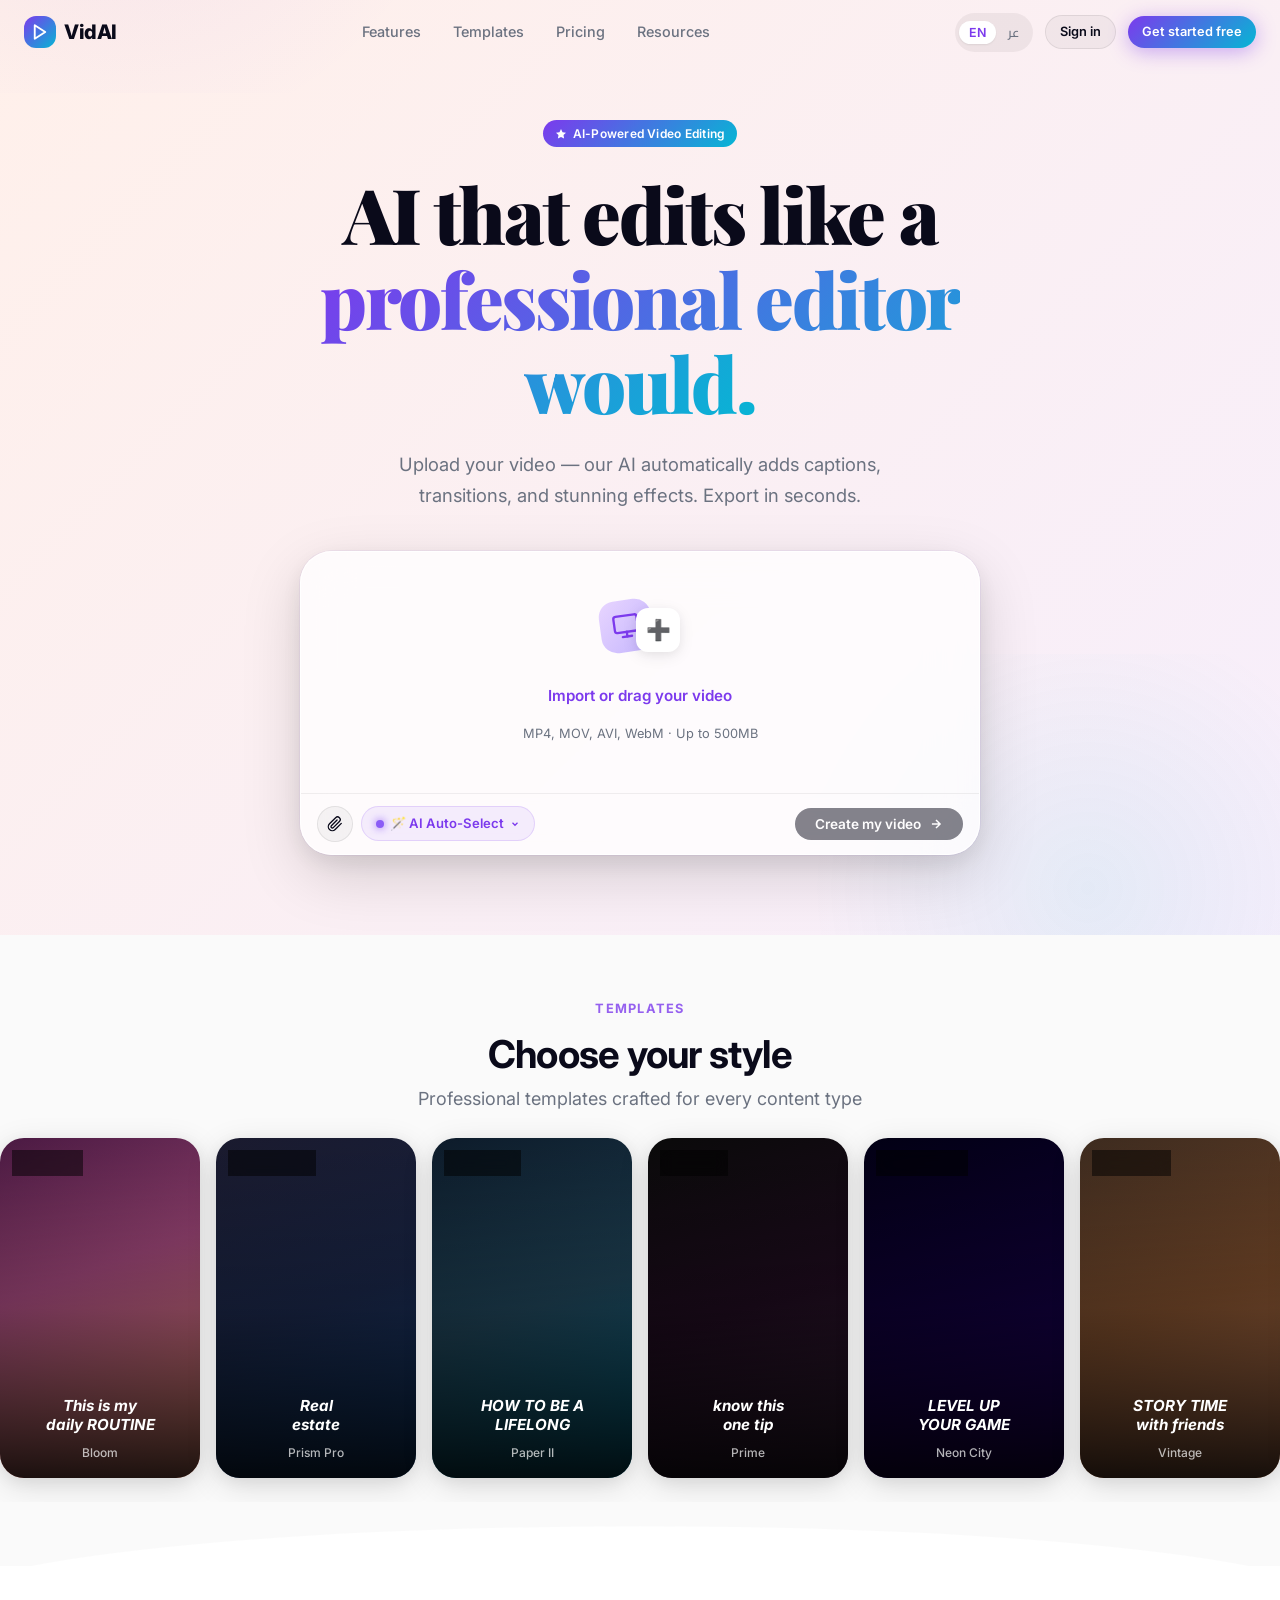
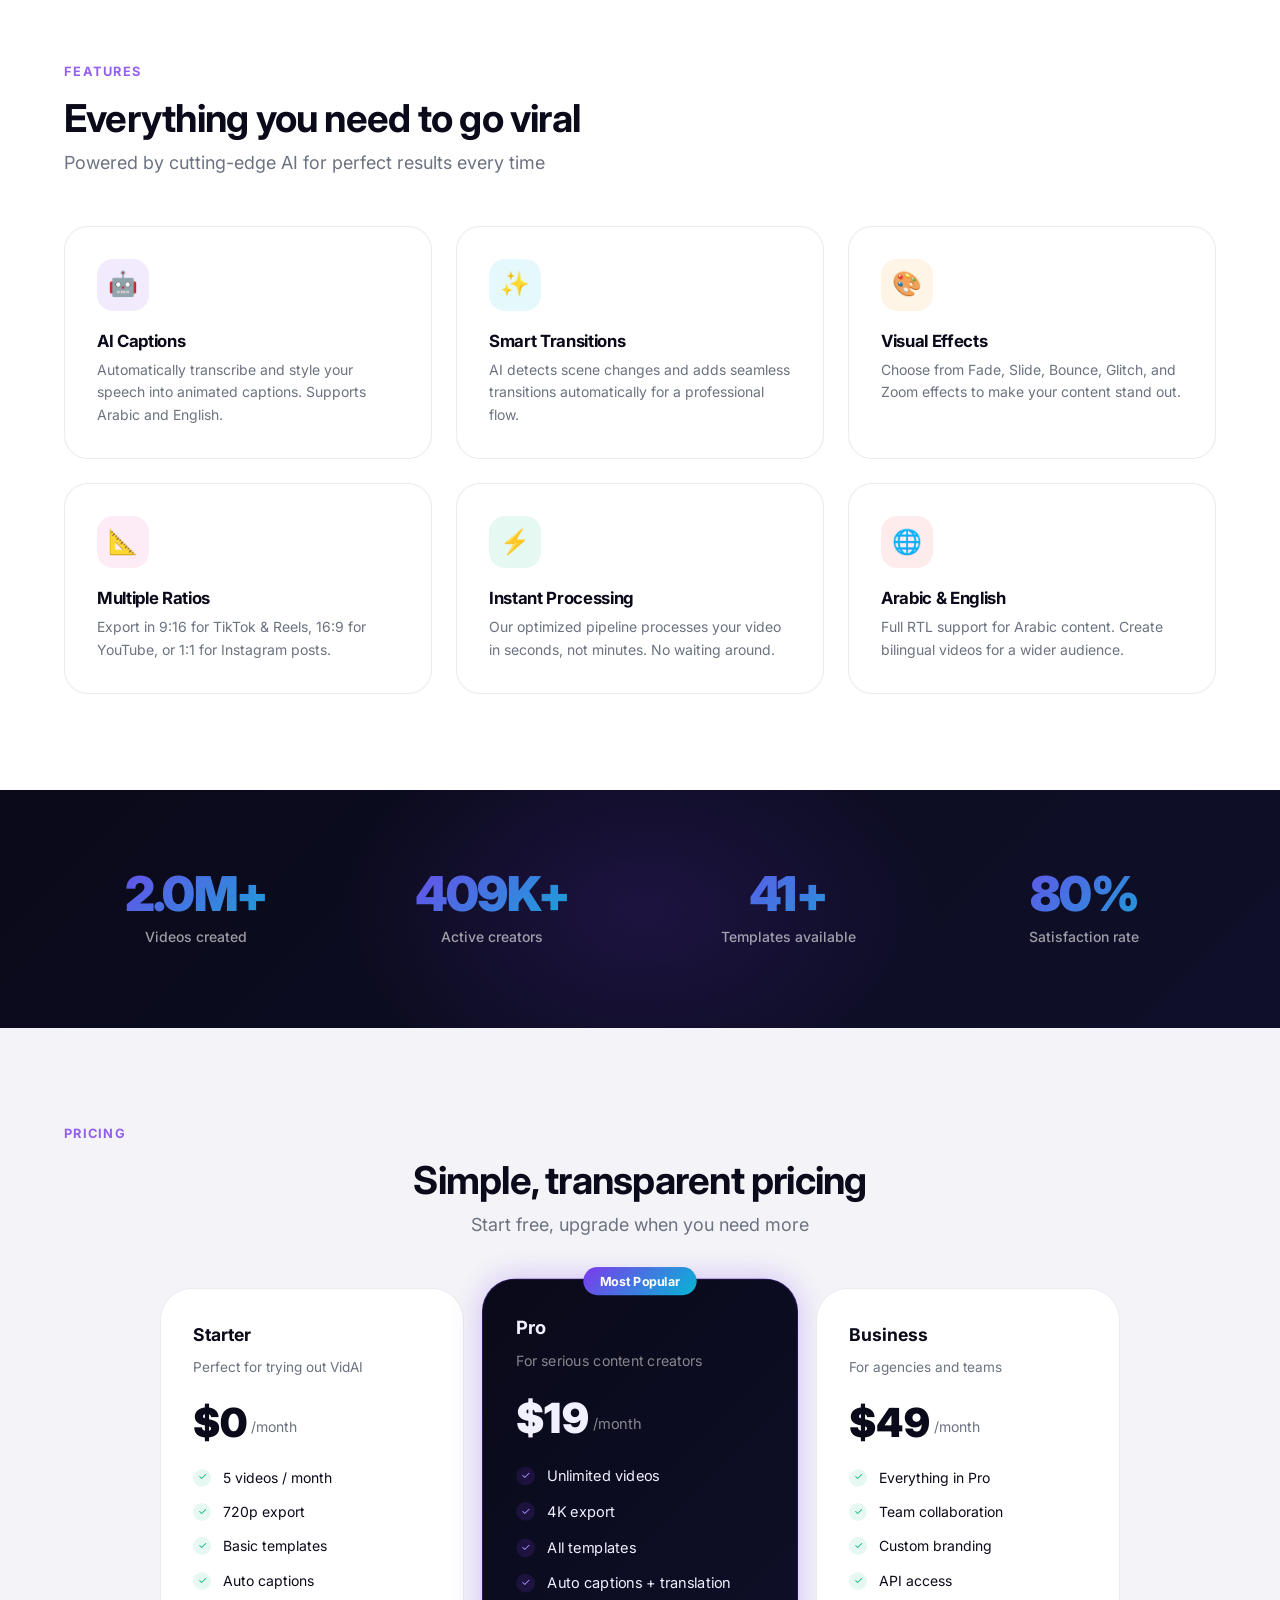
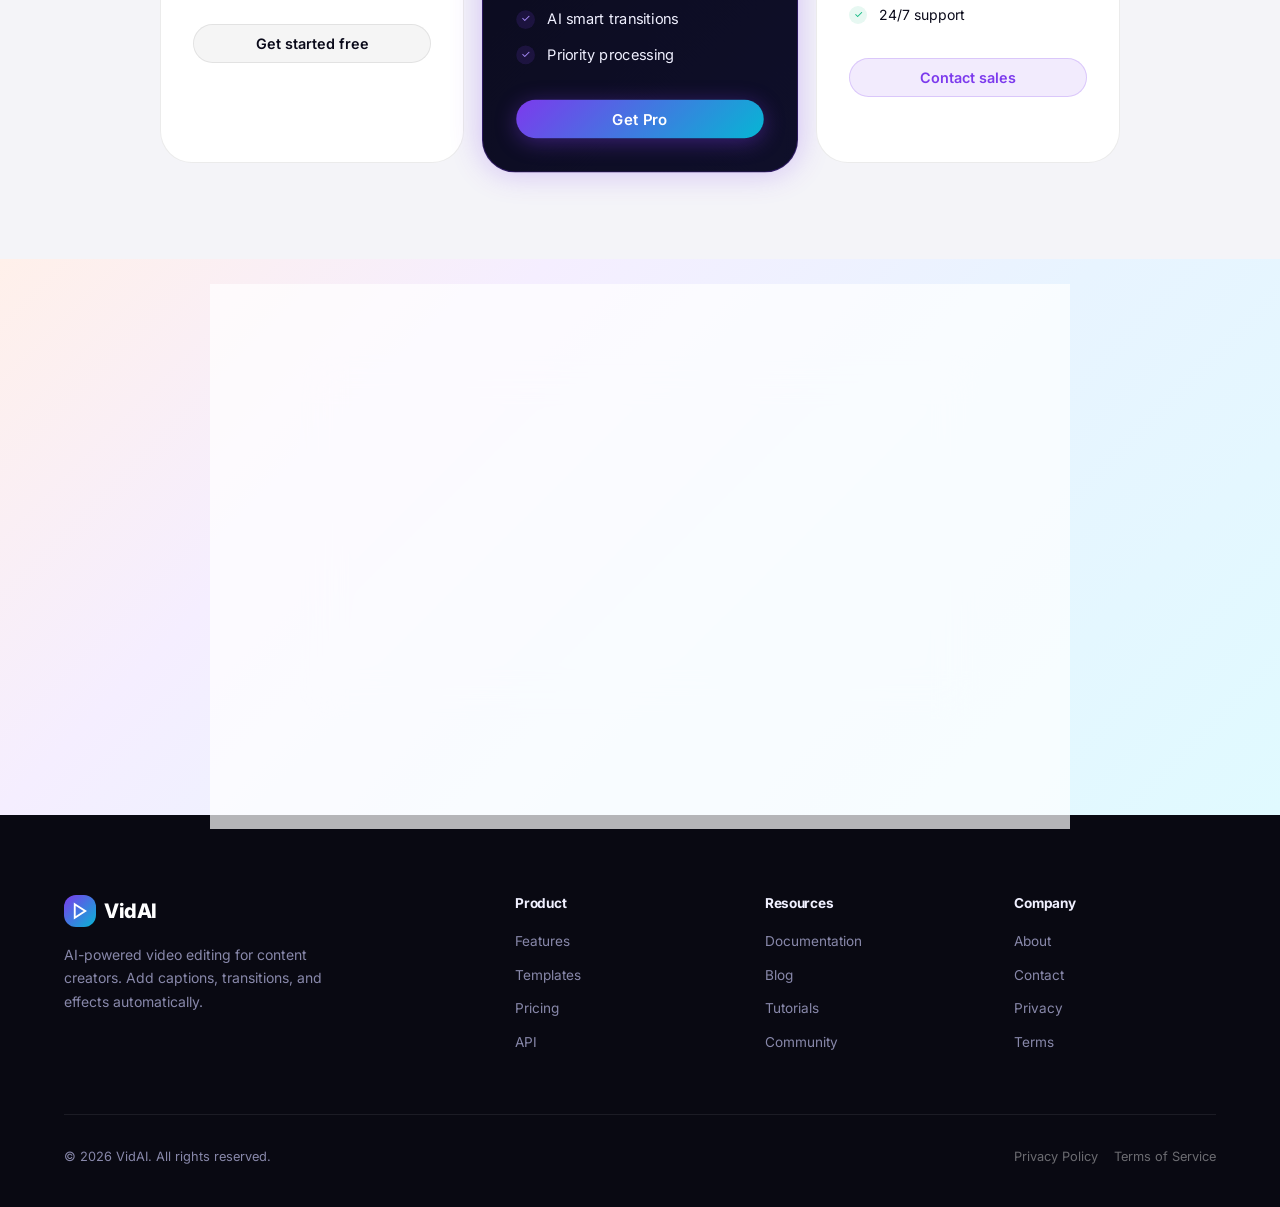
==== commit c2572b58: "Add files via upload" ====
--- a/index.html
+++ b/index.html
@@ -102,8 +102,8 @@
         </button>
 
         <div class="template-chip" id="template-chip" onclick="showTemplateMenu()">
-          <div class="chip-dot"></div>
-          <span id="template-chip-name" data-en="Bloom" data-ar="بلوم">Bloom</span>
+          <div class="chip-dot" style="background:#8b5cf6;box-shadow:0 0 8px #8b5cf6;"></div>
+          <span id="template-chip-name" data-en="🪄 AI Auto-Select" data-ar="🪄 اختيار ذكي تلقائي">🪄 AI Auto-Select</span>
           <svg width="10" height="10" viewBox="0 0 24 24" fill="none" stroke="currentColor" stroke-width="3"><path d="M6 9l6 6 6-6"/></svg>
         </div>
       </div>
